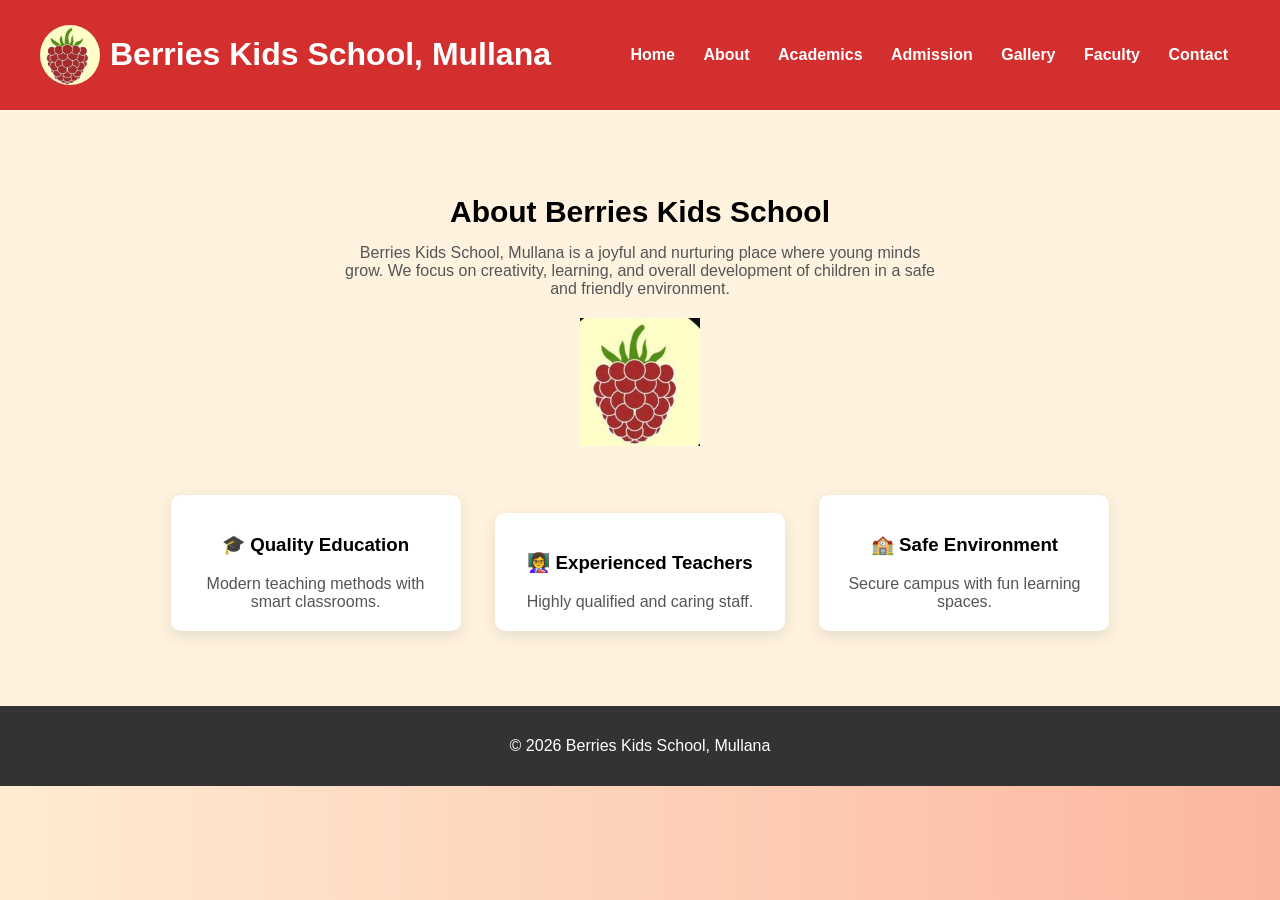
==== frontend/about.html @ 4a7373aa "first commit" ====
<!DOCTYPE html>
<html lang="en">
<head>
    <meta charset="UTF-8">
    <meta name="viewport" content="width=device-width, initial-scale=1.0">
    <title>About - Berries Kids School</title>
    <link rel="stylesheet" href="css/style.css">
</head>

<body>

<!-- HEADER -->
<header class="header">

<div class="logo-area">
    <img src="images/logo.jpeg" class="logo">
    <h1>Berries Kids School, Mullana</h1>
</div>

<nav>
<a href="index.html">Home</a>
<a href="about.html">About</a>
<a href="academics.html">Academics</a>
<a href="admission.html">Admission</a>
<a href="gallery.html">Gallery</a>
<a href="faculty.html">Faculty</a>
<a href="contact.html">Contact</a>
</nav>

</header>


<!-- ABOUT SECTION -->
<section class="about">

<h2>About Berries Kids School</h2>

<p>
Berries Kids School, Mullana is a joyful and nurturing place where young minds grow.
We focus on creativity, learning, and overall development of children in a safe and friendly environment.
</p>

<img src="images/logo.jpeg" class="about-img">

<div class="about-box">

<div class="about-card">
<h3>🎓 Quality Education</h3>
<p>Modern teaching methods with smart classrooms.</p>
</div>

<div class="about-card">
<h3>👩‍🏫 Experienced Teachers</h3>
<p>Highly qualified and caring staff.</p>
</div>

<div class="about-card">
<h3>🏫 Safe Environment</h3>
<p>Secure campus with fun learning spaces.</p>
</div>

</div>

</section>


<!-- FOOTER -->
<footer>
<p>© 2026 Berries Kids School, Mullana</p>
</footer>

</body>
</html>
---- frontend/css/style.css ----
body {
    margin: 0;
    font-family: Arial, sans-serif;
}

/* HEADER */
.header {
    background: #d32f2f;
    color: white;
    padding: 15px 40px;
    display: flex;
    justify-content: space-between;
    align-items: center;
}

.logo-area {
    display: flex;
    align-items: center;
    gap: 10px;
}

.logo {
    width: 60px;
    height: 60px;
    border-radius: 50%;
}

/* NAVBAR */
nav a {
    color: white;
    text-decoration: none;
    margin: 0 12px;
    font-weight: bold;
    transition: 0.3s;
}

nav a:hover {
    color: yellow;
}

/* HERO */
.hero {
    text-align: center;
    padding: 80px 20px;
    background: linear-gradient(to right, #f5f5dc, #e0e0c0);
}

.hero h2 {
    font-size: 32px;
}

.hero button {
    background: #2e7d32;
    color: white;
    padding: 12px 25px;
    border: none;
    font-size: 16px;
    cursor: pointer;
    border-radius: 5px;
    transition: 0.3s;
}

.hero button:hover {
    background: #1b5e20;
}

/* FACILITIES */
.facilities {
    text-align: center;
    padding: 50px;
}

.card {
    display: inline-block;
    margin: 15px;
    padding: 20px 30px;
    background: #f8d7da;
    border-radius: 10px;
    transition: 0.3s;
    cursor: pointer;
}

.card:hover {
    background: #ffb3b3;
    transform: scale(1.1);
}

/* FOOTER */
footer {
    background: #333;
    color: white;
    text-align: center;
    padding: 15px;
}



.hero {
    animation: fadeIn 1.5s ease-in;
}

@keyframes fadeIn {
    from {
        opacity: 0;
        transform: translateY(20px);
    }
    to {
        opacity: 1;
        transform: translateY(0);
    }
}




/* ===== ADMISSION FORM STYLING ===== */

/* Background for form page */
body {
    background: linear-gradient(to right, #ffecd2, #fcb69f);
}

/* Form title */
.form-title {
    text-align: center;
    margin-top: 30px;
    font-size: 28px;
    color: #333;
}

/* Form container */
.form-box {
    width: 350px;
    margin: 30px auto;
    padding: 25px;
    background: #ffffff;
    border-radius: 12px;
    box-shadow: 0 8px 20px rgba(0,0,0,0.2);
}

/* Labels */
.form-box label {
    font-weight: bold;
    margin-top: 10px;
    display: block;
    color: #444;
}

/* Inputs */
.form-box input,
.form-box select {
    width: 100%;
    padding: 10px;
    margin-top: 5px;
    border-radius: 6px;
    border: 1px solid #ccc;
    transition: 0.3s;
}

/* Input focus effect */
.form-box input:focus,
.form-box select:focus {
    border-color: #ff6f61;
    outline: none;
}

/* Button */
.form-box button {
    width: 100%;
    margin-top: 15px;
    padding: 12px;
    background: #ff6f61;
    color: white;
    border: none;
    border-radius: 6px;
    font-size: 16px;
    cursor: pointer;
    transition: 0.3s;
}

/* Button hover */
.form-box button:hover {
    background: #e64a45;
    transform: scale(1.05);
}

/* Result message */
#result {
    text-align: center;
    font-weight: bold;
    margin-top: 10px;
    color: green;
}


/* ABOUT PAGE */
.about {
    text-align: center;
    padding: 60px 20px;
    background: #fff3e0;
}

.about h2 {
    font-size: 30px;
    margin-bottom: 15px;
}

.about p {
    max-width: 600px;
    margin: auto;
    color: #555;
}

.about-img {
    width: 120px;
    margin-top: 20px;
}

/* Cards */
.about-box {
    margin-top: 30px;
}

.about-card {
    display: inline-block;
    width: 250px;
    margin: 15px;
    padding: 20px;
    background: white;
    border-radius: 10px;
    box-shadow: 0 5px 15px rgba(0,0,0,0.1);
    transition: 0.3s;
}

.about-card:hover {
    transform: translateY(-10px);
}



/* Hero image */
.hero-img {
    width: 100px;
    margin-top: 20px;
}

/* Tagline */
.tagline {
    color: #d32f2f;
    font-weight: bold;
    margin-top: 10px;
}

/* Button upgrade */
.apply-btn {
    background: linear-gradient(to right, #2e7d32, #66bb6a);
    color: white;
    padding: 12px 25px;
    border: none;
    font-size: 16px;
    border-radius: 25px;
    cursor: pointer;
    transition: 0.3s;
}

.apply-btn:hover {
    transform: scale(1.1);
}

/* Card hover better */
.card {
    box-shadow: 0 5px 10px rgba(0,0,0,0.1);
}


/* ACADEMICS PAGE */
.academics {
    text-align: center;
    padding: 60px 20px;
    background: #e3f2fd;
}

.academics h2 {
    font-size: 30px;
    margin-bottom: 10px;
}

.academics p {
    color: #555;
}

/* Cards */
.academic-box {
    margin-top: 30px;
}

.academic-card {
    display: inline-block;
    width: 250px;
    margin: 15px;
    padding: 20px;
    background: white;
    border-radius: 10px;
    box-shadow: 0 5px 15px rgba(0,0,0,0.1);
    transition: 0.3s;
}

.academic-card:hover {
    transform: scale(1.1);
}


/* GALLERY PAGE */
.gallery {
    text-align: center;
    padding: 60px 20px;
    background: linear-gradient(to right, #ffe0f0, #ffe6cc);
}

.gallery h2 {
    font-size: 30px;
    margin-bottom: 20px;
}

/* Grid layout */
.gallery-box {
    display: grid;
    grid-template-columns: repeat(auto-fit, minmax(220px, 1fr));
    gap: 20px;
    padding: 20px;
}

/* Card */
.gallery-card {
    background: white;
    padding: 10px;
    border-radius: 12px;
    box-shadow: 0 6px 15px rgba(0,0,0,0.1);
    transition: 0.3s;
}

/* Hover effect */
.gallery-card:hover {
    transform: translateY(-10px) scale(1.03);
}

/* Image */
.gallery-card img {
    width: 100%;
    height: 200px;
    object-fit: cover;
    border-radius: 10px;
}

/* Caption */
.gallery-card p {
    margin-top: 8px;
    font-weight: bold;
    color: #333;
}



/* GALLERY PAGE */
.gallery {
    text-align: center;
    padding: 60px 20px;
    background: linear-gradient(to right, #fce4ec, #f8bbd0);
}

.gallery h2 {
    font-size: 28px;
    margin-bottom: 20px;
    color: #333;
}

/* GRID */
.gallery-box {
    display: grid;
    grid-template-columns: repeat(auto-fit, minmax(220px, 1fr));
    gap: 20px;
    max-width: 900px;
    margin: auto;
}

/* CARD */
.gallery-card {
    background: white;
    padding: 10px;
    border-radius: 12px;
    box-shadow: 0 6px 15px rgba(0,0,0,0.1);
    transition: 0.3s;
}

/* HOVER */
.gallery-card:hover {
    transform: translateY(-8px);
}

/* IMAGE FIX (MOST IMPORTANT) */
.gallery-card img {
    width: 100%;
    height: 180px;   /* 👈 SIZE CONTROL */
    object-fit: cover;  /* 👈 crop karega */
    border-radius: 10px;
}

/* TEXT */
.gallery-card p {
    margin-top: 8px;
    font-weight: bold;
    color: #444;
}

/* ===== FACULTY PAGE ===== */

.faculty {
    text-align: center;
    padding: 60px 20px;
    background: linear-gradient(to right, #e0f7fa, #e1bee7);
}

.faculty h2 {
    font-size: 30px;
    margin-bottom: 25px;
}

/* GRID */
.faculty-box {
    display: grid;
    grid-template-columns: repeat(auto-fit, minmax(220px, 1fr));
    gap: 20px;
    max-width: 900px;
    margin: auto;
}

/* CARD */
.faculty-card {
    background: white;
    padding: 20px;
    border-radius: 15px;
    box-shadow: 0 6px 15px rgba(0,0,0,0.15);
    transition: 0.3s;
}

/* HOVER */
.faculty-card:hover {
    transform: translateY(-10px);
}

/* IMAGE */
.faculty-card img {
    width: 120px;
    height: 120px;
    border-radius: 50%;
    object-fit: cover;
}

/* TEXT */
.faculty-card h3 {
    margin-top: 10px;
}

.faculty-card p {
    color: #555;
}


/* ===== CONTACT PAGE ===== */

.contact {
    text-align: center;
    padding: 60px 20px;
    background: linear-gradient(to right, #d4fc79, #96e6a1);
}

.contact h2 {
    font-size: 30px;
    margin-bottom: 25px;
}

/* GRID */
.contact-box {
    display: grid;
    grid-template-columns: repeat(auto-fit, minmax(220px, 1fr));
    gap: 20px;
    max-width: 800px;
    margin: auto;
}

/* CARD */
.contact-card {
    background: white;
    padding: 20px;
    border-radius: 15px;
    box-shadow: 0 6px 15px rgba(0,0,0,0.15);
    transition: 0.3s;
}

/* HOVER */
.contact-card:hover {
    transform: translateY(-10px);
}

/* TEXT */
.contact-card h3 {
    margin-bottom: 10px;
}

.contact-card p {
    color: #555;
}


nav a.active {
    border-bottom: 2px solid yellow;
}
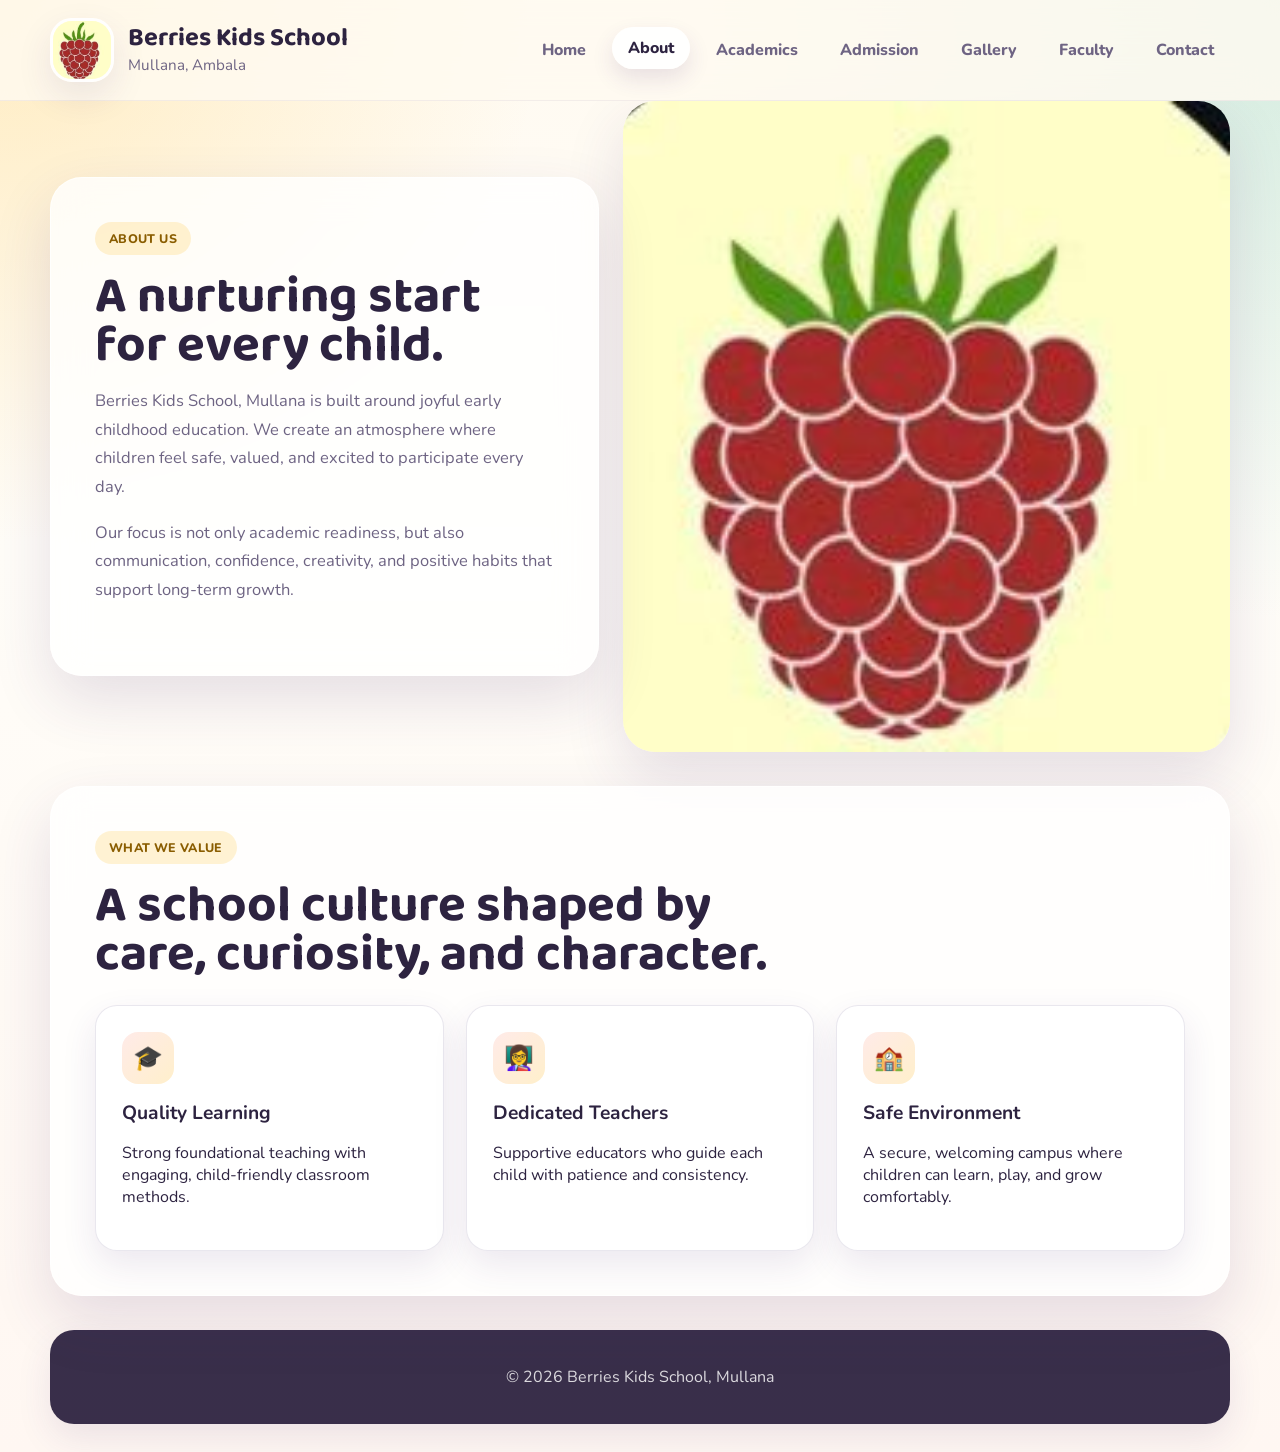
==== commit 3aa191b4: "Migrate backend to Google Sheets and update frontend forms" ====
--- a/frontend/about.html
+++ b/frontend/about.html
@@ -4,70 +4,88 @@
     <meta charset="UTF-8">
     <meta name="viewport" content="width=device-width, initial-scale=1.0">
     <title>About - Berries Kids School</title>
+    <link rel="preconnect" href="https://fonts.googleapis.com">
+    <link rel="preconnect" href="https://fonts.gstatic.com" crossorigin>
+    <link href="https://fonts.googleapis.com/css2?family=Baloo+2:wght@600;700;800&family=Nunito:wght@400;600;700;800;900&display=swap" rel="stylesheet">
     <link rel="stylesheet" href="css/style.css">
 </head>
+<body>
+    <div class="site-header">
+        <header class="header">
+            <div class="logo-area">
+                <img src="images/logo.jpeg" class="logo" alt="Berries Kids School logo">
+                <div class="brand-text">
+                    <h1>Berries Kids School</h1>
+                    <p>Mullana, Ambala</p>
+                </div>
+            </div>
 
-<body>
+            <nav>
+                <a href="index.html">Home</a>
+                <a href="about.html" class="active">About</a>
+                <a href="academics.html">Academics</a>
+                <a href="admission.html">Admission</a>
+                <a href="gallery.html">Gallery</a>
+                <a href="faculty.html">Faculty</a>
+                <a href="contact.html">Contact</a>
+            </nav>
+        </header>
+    </div>
 
-<!-- HEADER -->
-<header class="header">
+    <section class="section">
+        <div class="section-split">
+            <div class="section-panel">
+                <div class="section-heading">
+                    <span class="eyebrow">About Us</span>
+                    <h2>A nurturing start for every child.</h2>
+                    <p>
+                        Berries Kids School, Mullana is built around joyful early childhood education. We create an
+                        atmosphere where children feel safe, valued, and excited to participate every day.
+                    </p>
+                    <p class="lead-copy">
+                        Our focus is not only academic readiness, but also communication, confidence, creativity, and
+                        positive habits that support long-term growth.
+                    </p>
+                </div>
+            </div>
 
-<div class="logo-area">
-    <img src="images/logo.jpeg" class="logo">
-    <h1>Berries Kids School, Mullana</h1>
-</div>
+            <div class="image-panel">
+                <img src="images/logo.jpeg" alt="Berries Kids School emblem">
+            </div>
+        </div>
+    </section>
 
-<nav>
-<a href="index.html">Home</a>
-<a href="about.html">About</a>
-<a href="academics.html">Academics</a>
-<a href="admission.html">Admission</a>
-<a href="gallery.html">Gallery</a>
-<a href="faculty.html">Faculty</a>
-<a href="contact.html">Contact</a>
-</nav>
+    <section class="section">
+        <div class="section-panel">
+            <div class="section-heading">
+                <span class="eyebrow">What We Value</span>
+                <h2>A school culture shaped by care, curiosity, and character.</h2>
+            </div>
 
-</header>
+            <div class="about-box">
+                <article class="about-card">
+                    <div class="icon">🎓</div>
+                    <h3>Quality Learning</h3>
+                    <p>Strong foundational teaching with engaging, child-friendly classroom methods.</p>
+                </article>
 
+                <article class="about-card">
+                    <div class="icon">👩‍🏫</div>
+                    <h3>Dedicated Teachers</h3>
+                    <p>Supportive educators who guide each child with patience and consistency.</p>
+                </article>
 
-<!-- ABOUT SECTION -->
-<section class="about">
+                <article class="about-card">
+                    <div class="icon">🏫</div>
+                    <h3>Safe Environment</h3>
+                    <p>A secure, welcoming campus where children can learn, play, and grow comfortably.</p>
+                </article>
+            </div>
+        </div>
+    </section>
 
-<h2>About Berries Kids School</h2>
-
-<p>
-Berries Kids School, Mullana is a joyful and nurturing place where young minds grow.
-We focus on creativity, learning, and overall development of children in a safe and friendly environment.
-</p>
-
-<img src="images/logo.jpeg" class="about-img">
-
-<div class="about-box">
-
-<div class="about-card">
-<h3>🎓 Quality Education</h3>
-<p>Modern teaching methods with smart classrooms.</p>
-</div>
-
-<div class="about-card">
-<h3>👩‍🏫 Experienced Teachers</h3>
-<p>Highly qualified and caring staff.</p>
-</div>
-
-<div class="about-card">
-<h3>🏫 Safe Environment</h3>
-<p>Secure campus with fun learning spaces.</p>
-</div>
-
-</div>
-
-</section>
-
-
-<!-- FOOTER -->
-<footer>
-<p>© 2026 Berries Kids School, Mullana</p>
-</footer>
-
+    <footer>
+        <p>&copy; 2026 Berries Kids School, Mullana</p>
+    </footer>
 </body>
-</html>+</html>
--- a/frontend/css/style.css
+++ b/frontend/css/style.css
@@ -1,517 +1,633 @@
+:root {
+    --bg: #fffdf7;
+    --surface: rgba(255, 255, 255, 0.78);
+    --surface-strong: #ffffff;
+    --text: #2d2340;
+    --muted: #6e6483;
+    --primary: #ff6f61;
+    --primary-dark: #dc5145;
+    --secondary: #ffd166;
+    --accent: #63c7b2;
+    --accent-dark: #2d9f88;
+    --border: rgba(103, 84, 135, 0.14);
+    --shadow: 0 24px 60px rgba(70, 44, 115, 0.14);
+    --shadow-soft: 0 14px 35px rgba(70, 44, 115, 0.1);
+    --radius-xl: 32px;
+    --radius-lg: 22px;
+    --radius-md: 16px;
+    --container: 1180px;
+}
+
+* {
+    box-sizing: border-box;
+}
+
+html {
+    scroll-behavior: smooth;
+}
+
 body {
     margin: 0;
-    font-family: Arial, sans-serif;
-}
-
-/* HEADER */
+    font-family: "Nunito", sans-serif;
+    color: var(--text);
+    background:
+        radial-gradient(circle at top left, rgba(255, 209, 102, 0.35), transparent 28%),
+        radial-gradient(circle at top right, rgba(99, 199, 178, 0.28), transparent 32%),
+        linear-gradient(180deg, #fffaf1 0%, #fffdf8 38%, #fff7f2 100%);
+    min-height: 100vh;
+}
+
+img {
+    max-width: 100%;
+    display: block;
+}
+
+a {
+    color: inherit;
+}
+
+.page-shell {
+    width: min(var(--container), calc(100% - 32px));
+    margin: 0 auto;
+}
+
+.site-header {
+    position: sticky;
+    top: 0;
+    z-index: 20;
+    backdrop-filter: blur(18px);
+    background: rgba(255, 250, 241, 0.82);
+    border-bottom: 1px solid rgba(103, 84, 135, 0.08);
+}
+
 .header {
-    background: #d32f2f;
-    color: white;
-    padding: 15px 40px;
+    width: min(var(--container), calc(100% - 32px));
+    margin: 0 auto;
+    padding: 18px 0;
     display: flex;
     justify-content: space-between;
     align-items: center;
+    gap: 24px;
 }
 
 .logo-area {
     display: flex;
     align-items: center;
+    gap: 14px;
+    min-width: 0;
+}
+
+.logo {
+    width: 64px;
+    height: 64px;
+    object-fit: cover;
+    border-radius: 22px;
+    box-shadow: var(--shadow-soft);
+    border: 3px solid rgba(255, 255, 255, 0.95);
+}
+
+.brand-text h1 {
+    margin: 0;
+    font-family: "Baloo 2", cursive;
+    font-size: clamp(1.5rem, 2vw, 2rem);
+    line-height: 1;
+}
+
+.brand-text p {
+    margin: 4px 0 0;
+    color: var(--muted);
+    font-size: 0.95rem;
+}
+
+nav {
+    display: flex;
+    flex-wrap: wrap;
+    justify-content: flex-end;
     gap: 10px;
 }
 
-.logo {
-    width: 60px;
-    height: 60px;
-    border-radius: 50%;
-}
-
-/* NAVBAR */
 nav a {
-    color: white;
     text-decoration: none;
-    margin: 0 12px;
-    font-weight: bold;
-    transition: 0.3s;
-}
-
-nav a:hover {
-    color: yellow;
-}
-
-/* HERO */
+    font-weight: 800;
+    padding: 10px 16px;
+    border-radius: 999px;
+    color: var(--muted);
+    transition: transform 0.25s ease, background 0.25s ease, color 0.25s ease, box-shadow 0.25s ease;
+}
+
+nav a:hover,
+nav a.active {
+    color: var(--text);
+    background: rgba(255, 255, 255, 0.88);
+    box-shadow: 0 10px 22px rgba(70, 44, 115, 0.12);
+    transform: translateY(-2px);
+}
+
 .hero {
+    width: min(var(--container), calc(100% - 32px));
+    margin: 30px auto 40px;
+    display: grid;
+    grid-template-columns: 1.15fr 0.85fr;
+    gap: 32px;
+    align-items: center;
+}
+
+.hero-copy,
+.hero-visual,
+.section-panel,
+.form-section,
+.contact-form-section {
+    background: var(--surface);
+    border: 1px solid rgba(255, 255, 255, 0.7);
+    backdrop-filter: blur(18px);
+    box-shadow: var(--shadow);
+    border-radius: var(--radius-xl);
+}
+
+.hero-copy {
+    padding: 52px;
+    position: relative;
+    overflow: hidden;
+}
+
+.hero-copy::after {
+    content: "";
+    position: absolute;
+    inset: auto -60px -80px auto;
+    width: 220px;
+    height: 220px;
+    background: radial-gradient(circle, rgba(255, 111, 97, 0.18), transparent 68%);
+}
+
+.eyebrow {
+    display: inline-flex;
+    align-items: center;
+    gap: 8px;
+    padding: 8px 14px;
+    border-radius: 999px;
+    background: rgba(255, 209, 102, 0.28);
+    color: #8a5d00;
+    font-weight: 800;
+    letter-spacing: 0.03em;
+    text-transform: uppercase;
+    font-size: 0.78rem;
+}
+
+.hero h2,
+.section-heading h2,
+.form-title {
+    margin: 18px 0 12px;
+    font-family: "Baloo 2", cursive;
+    font-size: clamp(2.3rem, 4vw, 4.4rem);
+    line-height: 0.95;
+}
+
+.hero p,
+.section-heading p,
+.about p,
+.academics p,
+.gallery p,
+.faculty p,
+.contact p,
+.form-help,
+.lead-copy {
+    color: var(--muted);
+    font-size: 1.03rem;
+    line-height: 1.75;
+}
+
+.tagline {
+    margin: 20px 0 0;
+    color: var(--primary-dark);
+    font-weight: 900;
+    font-size: 1.02rem;
+}
+
+.hero-actions {
+    display: flex;
+    flex-wrap: wrap;
+    gap: 14px;
+    margin-top: 28px;
+}
+
+.apply-btn,
+.secondary-btn,
+.form-box button {
+    border: none;
+    cursor: pointer;
+    border-radius: 999px;
+    padding: 15px 26px;
+    font-family: inherit;
+    font-size: 1rem;
+    font-weight: 800;
+    transition: transform 0.25s ease, box-shadow 0.25s ease, background 0.25s ease;
+}
+
+.apply-btn,
+.form-box button {
+    color: #fff;
+    background: linear-gradient(135deg, var(--primary), #ff8668);
+    box-shadow: 0 16px 30px rgba(255, 111, 97, 0.28);
+}
+
+.secondary-btn {
+    display: inline-flex;
+    align-items: center;
+    justify-content: center;
+    text-decoration: none;
+    color: var(--text);
+    background: rgba(255, 255, 255, 0.9);
+    box-shadow: 0 14px 28px rgba(70, 44, 115, 0.1);
+}
+
+.apply-btn:hover,
+.secondary-btn:hover,
+.form-box button:hover {
+    transform: translateY(-3px);
+}
+
+.hero-stats {
+    display: grid;
+    grid-template-columns: repeat(3, minmax(0, 1fr));
+    gap: 14px;
+    margin-top: 28px;
+}
+
+.hero-stat {
+    padding: 18px;
+    background: rgba(255, 255, 255, 0.75);
+    border-radius: var(--radius-md);
+    border: 1px solid rgba(103, 84, 135, 0.08);
+}
+
+.hero-stat strong {
+    display: block;
+    font-size: 1.4rem;
+    font-weight: 900;
+    margin-bottom: 4px;
+}
+
+.hero-stat span {
+    color: var(--muted);
+    font-size: 0.93rem;
+    line-height: 1.45;
+}
+
+.hero-visual {
+    padding: 24px;
+}
+
+.hero-image-frame {
+    border-radius: 28px;
+    overflow: hidden;
+    min-height: 100%;
+    background: linear-gradient(180deg, rgba(255, 209, 102, 0.4), rgba(99, 199, 178, 0.28));
+    position: relative;
+}
+
+.hero-image-frame img {
+    width: 100%;
+    height: 100%;
+    min-height: 520px;
+    object-fit: cover;
+}
+
+.hero-badge {
+    position: absolute;
+    left: 22px;
+    bottom: 22px;
+    padding: 16px 18px;
+    border-radius: 20px;
+    background: rgba(255, 255, 255, 0.9);
+    backdrop-filter: blur(10px);
+    box-shadow: 0 14px 28px rgba(70, 44, 115, 0.16);
+}
+
+.hero-badge strong {
+    display: block;
+    font-size: 1.05rem;
+    margin-bottom: 4px;
+}
+
+.hero-badge span {
+    color: var(--muted);
+    font-size: 0.92rem;
+}
+
+.section {
+    width: min(var(--container), calc(100% - 32px));
+    margin: 0 auto 34px;
+}
+
+.section-panel {
+    padding: 44px;
+}
+
+.section-heading {
+    max-width: 700px;
+    margin-bottom: 26px;
+}
+
+.feature-grid,
+.about-box,
+.academic-box,
+.gallery-box,
+.faculty-box,
+.contact-box {
+    display: grid;
+    gap: 22px;
+}
+
+.feature-grid,
+.about-box,
+.academic-box,
+.faculty-box,
+.contact-box {
+    grid-template-columns: repeat(auto-fit, minmax(220px, 1fr));
+}
+
+.gallery-box {
+    grid-template-columns: repeat(auto-fit, minmax(230px, 1fr));
+}
+
+.card,
+.about-card,
+.academic-card,
+.gallery-card,
+.faculty-card,
+.contact-card {
+    background: var(--surface-strong);
+    border: 1px solid var(--border);
+    border-radius: var(--radius-lg);
+    box-shadow: var(--shadow-soft);
+    transition: transform 0.25s ease, box-shadow 0.25s ease, border-color 0.25s ease;
+}
+
+.card:hover,
+.about-card:hover,
+.academic-card:hover,
+.gallery-card:hover,
+.faculty-card:hover,
+.contact-card:hover {
+    transform: translateY(-6px);
+    box-shadow: 0 22px 40px rgba(70, 44, 115, 0.16);
+    border-color: rgba(255, 111, 97, 0.22);
+}
+
+.card,
+.about-card,
+.academic-card,
+.faculty-card,
+.contact-card {
+    padding: 26px;
+}
+
+.card-icon,
+.about-card .icon,
+.academic-card .icon,
+.contact-card .icon {
+    width: 52px;
+    height: 52px;
+    display: inline-flex;
+    align-items: center;
+    justify-content: center;
+    border-radius: 16px;
+    margin-bottom: 16px;
+    background: linear-gradient(135deg, rgba(255, 111, 97, 0.14), rgba(255, 209, 102, 0.34));
+    font-size: 1.5rem;
+}
+
+.card h3,
+.about-card h3,
+.academic-card h3,
+.faculty-card h3,
+.contact-card h3 {
+    margin: 0 0 10px;
+    font-size: 1.2rem;
+}
+
+.gallery-card {
+    overflow: hidden;
+    padding: 0;
+}
+
+.gallery-card img {
+    width: 100%;
+    height: 230px;
+    object-fit: cover;
+}
+
+.gallery-card .gallery-copy {
+    padding: 20px;
+}
+
+.gallery-card p {
+    margin: 8px 0 0;
+}
+
+.faculty-card {
     text-align: center;
-    padding: 80px 20px;
-    background: linear-gradient(to right, #f5f5dc, #e0e0c0);
-}
-
-.hero h2 {
-    font-size: 32px;
-}
-
-.hero button {
-    background: #2e7d32;
-    color: white;
-    padding: 12px 25px;
-    border: none;
-    font-size: 16px;
-    cursor: pointer;
-    border-radius: 5px;
-    transition: 0.3s;
-}
-
-.hero button:hover {
-    background: #1b5e20;
-}
-
-/* FACILITIES */
-.facilities {
+}
+
+.faculty-card img {
+    width: 126px;
+    height: 126px;
+    object-fit: cover;
+    border-radius: 28px;
+    margin: 0 auto 18px;
+}
+
+.section-split {
+    display: grid;
+    grid-template-columns: 0.95fr 1.05fr;
+    gap: 24px;
+    align-items: center;
+}
+
+.image-panel {
+    overflow: hidden;
+    border-radius: var(--radius-xl);
+    box-shadow: var(--shadow);
+}
+
+.image-panel img {
+    width: 100%;
+    height: 100%;
+    min-height: 340px;
+    object-fit: cover;
+}
+
+.form-section,
+.contact-form-section {
+    width: min(var(--container), calc(100% - 32px));
+    margin: 0 auto 34px;
+    padding: 36px;
+}
+
+.form-title {
+    font-size: clamp(2rem, 3vw, 3rem);
     text-align: center;
-    padding: 50px;
-}
-
-.card {
-    display: inline-block;
-    margin: 15px;
-    padding: 20px 30px;
-    background: #f8d7da;
-    border-radius: 10px;
-    transition: 0.3s;
-    cursor: pointer;
-}
-
-.card:hover {
-    background: #ffb3b3;
-    transform: scale(1.1);
-}
-
-/* FOOTER */
+}
+
+.form-subtitle {
+    max-width: 680px;
+    margin: 0 auto 22px;
+    text-align: center;
+    color: var(--muted);
+    line-height: 1.7;
+}
+
+.form-box {
+    width: min(720px, 100%);
+    margin: 0 auto;
+    padding: 32px;
+    background: rgba(255, 255, 255, 0.92);
+    border-radius: 28px;
+    border: 1px solid rgba(103, 84, 135, 0.12);
+    box-shadow: var(--shadow-soft);
+}
+
+.form-grid {
+    display: grid;
+    grid-template-columns: repeat(2, minmax(0, 1fr));
+    gap: 18px;
+}
+
+.form-field-full {
+    grid-column: 1 / -1;
+}
+
+.form-box label {
+    display: block;
+    margin-bottom: 8px;
+    font-weight: 800;
+}
+
+.form-box input,
+.form-box select,
+.form-box textarea {
+    width: 100%;
+    border: 1px solid rgba(103, 84, 135, 0.16);
+    border-radius: 16px;
+    padding: 14px 16px;
+    font: inherit;
+    color: var(--text);
+    background: #fff;
+    transition: border-color 0.25s ease, box-shadow 0.25s ease;
+}
+
+.form-box input:focus,
+.form-box select:focus,
+.form-box textarea:focus {
+    outline: none;
+    border-color: rgba(255, 111, 97, 0.62);
+    box-shadow: 0 0 0 4px rgba(255, 111, 97, 0.12);
+}
+
+.form-help,
+.result-message {
+    text-align: center;
+}
+
+.result-message {
+    font-weight: 800;
+    margin-top: 16px;
+}
+
+.result-message.success {
+    color: #1f7a61;
+}
+
+.result-message.error {
+    color: #b73f35;
+}
+
 footer {
-    background: #333;
-    color: white;
+    width: min(var(--container), calc(100% - 32px));
+    margin: 0 auto 28px;
+    padding: 20px 24px;
+    border-radius: 24px;
+    background: rgba(45, 35, 64, 0.94);
+    color: rgba(255, 255, 255, 0.82);
     text-align: center;
-    padding: 15px;
-}
-
-
-
-.hero {
-    animation: fadeIn 1.5s ease-in;
-}
-
-@keyframes fadeIn {
+    box-shadow: var(--shadow-soft);
+}
+
+.hero,
+.section-panel,
+.form-section,
+.contact-form-section {
+    animation: floatUp 0.75s ease both;
+}
+
+@keyframes floatUp {
     from {
         opacity: 0;
         transform: translateY(20px);
     }
+
     to {
         opacity: 1;
         transform: translateY(0);
     }
 }
 
-
-
-
-/* ===== ADMISSION FORM STYLING ===== */
-
-/* Background for form page */
-body {
-    background: linear-gradient(to right, #ffecd2, #fcb69f);
-}
-
-/* Form title */
-.form-title {
-    text-align: center;
-    margin-top: 30px;
-    font-size: 28px;
-    color: #333;
-}
-
-/* Form container */
-.form-box {
-    width: 350px;
-    margin: 30px auto;
-    padding: 25px;
-    background: #ffffff;
-    border-radius: 12px;
-    box-shadow: 0 8px 20px rgba(0,0,0,0.2);
-}
-
-/* Labels */
-.form-box label {
-    font-weight: bold;
-    margin-top: 10px;
-    display: block;
-    color: #444;
-}
-
-/* Inputs */
-.form-box input,
-.form-box select {
-    width: 100%;
-    padding: 10px;
-    margin-top: 5px;
-    border-radius: 6px;
-    border: 1px solid #ccc;
-    transition: 0.3s;
-}
-
-/* Input focus effect */
-.form-box input:focus,
-.form-box select:focus {
-    border-color: #ff6f61;
-    outline: none;
-}
-
-/* Button */
-.form-box button {
-    width: 100%;
-    margin-top: 15px;
-    padding: 12px;
-    background: #ff6f61;
-    color: white;
-    border: none;
-    border-radius: 6px;
-    font-size: 16px;
-    cursor: pointer;
-    transition: 0.3s;
-}
-
-/* Button hover */
-.form-box button:hover {
-    background: #e64a45;
-    transform: scale(1.05);
-}
-
-/* Result message */
-#result {
-    text-align: center;
-    font-weight: bold;
-    margin-top: 10px;
-    color: green;
-}
-
-
-/* ABOUT PAGE */
-.about {
-    text-align: center;
-    padding: 60px 20px;
-    background: #fff3e0;
-}
-
-.about h2 {
-    font-size: 30px;
-    margin-bottom: 15px;
-}
-
-.about p {
-    max-width: 600px;
-    margin: auto;
-    color: #555;
-}
-
-.about-img {
-    width: 120px;
-    margin-top: 20px;
-}
-
-/* Cards */
-.about-box {
-    margin-top: 30px;
-}
-
-.about-card {
-    display: inline-block;
-    width: 250px;
-    margin: 15px;
-    padding: 20px;
-    background: white;
-    border-radius: 10px;
-    box-shadow: 0 5px 15px rgba(0,0,0,0.1);
-    transition: 0.3s;
-}
-
-.about-card:hover {
-    transform: translateY(-10px);
-}
-
-
-
-/* Hero image */
-.hero-img {
-    width: 100px;
-    margin-top: 20px;
-}
-
-/* Tagline */
-.tagline {
-    color: #d32f2f;
-    font-weight: bold;
-    margin-top: 10px;
-}
-
-/* Button upgrade */
-.apply-btn {
-    background: linear-gradient(to right, #2e7d32, #66bb6a);
-    color: white;
-    padding: 12px 25px;
-    border: none;
-    font-size: 16px;
-    border-radius: 25px;
-    cursor: pointer;
-    transition: 0.3s;
-}
-
-.apply-btn:hover {
-    transform: scale(1.1);
-}
-
-/* Card hover better */
-.card {
-    box-shadow: 0 5px 10px rgba(0,0,0,0.1);
-}
-
-
-/* ACADEMICS PAGE */
-.academics {
-    text-align: center;
-    padding: 60px 20px;
-    background: #e3f2fd;
-}
-
-.academics h2 {
-    font-size: 30px;
-    margin-bottom: 10px;
-}
-
-.academics p {
-    color: #555;
-}
-
-/* Cards */
-.academic-box {
-    margin-top: 30px;
-}
-
-.academic-card {
-    display: inline-block;
-    width: 250px;
-    margin: 15px;
-    padding: 20px;
-    background: white;
-    border-radius: 10px;
-    box-shadow: 0 5px 15px rgba(0,0,0,0.1);
-    transition: 0.3s;
-}
-
-.academic-card:hover {
-    transform: scale(1.1);
-}
-
-
-/* GALLERY PAGE */
-.gallery {
-    text-align: center;
-    padding: 60px 20px;
-    background: linear-gradient(to right, #ffe0f0, #ffe6cc);
-}
-
-.gallery h2 {
-    font-size: 30px;
-    margin-bottom: 20px;
-}
-
-/* Grid layout */
-.gallery-box {
-    display: grid;
-    grid-template-columns: repeat(auto-fit, minmax(220px, 1fr));
-    gap: 20px;
-    padding: 20px;
-}
-
-/* Card */
-.gallery-card {
-    background: white;
-    padding: 10px;
-    border-radius: 12px;
-    box-shadow: 0 6px 15px rgba(0,0,0,0.1);
-    transition: 0.3s;
-}
-
-/* Hover effect */
-.gallery-card:hover {
-    transform: translateY(-10px) scale(1.03);
-}
-
-/* Image */
-.gallery-card img {
-    width: 100%;
-    height: 200px;
-    object-fit: cover;
-    border-radius: 10px;
-}
-
-/* Caption */
-.gallery-card p {
-    margin-top: 8px;
-    font-weight: bold;
-    color: #333;
-}
-
-
-
-/* GALLERY PAGE */
-.gallery {
-    text-align: center;
-    padding: 60px 20px;
-    background: linear-gradient(to right, #fce4ec, #f8bbd0);
-}
-
-.gallery h2 {
-    font-size: 28px;
-    margin-bottom: 20px;
-    color: #333;
-}
-
-/* GRID */
-.gallery-box {
-    display: grid;
-    grid-template-columns: repeat(auto-fit, minmax(220px, 1fr));
-    gap: 20px;
-    max-width: 900px;
-    margin: auto;
-}
-
-/* CARD */
-.gallery-card {
-    background: white;
-    padding: 10px;
-    border-radius: 12px;
-    box-shadow: 0 6px 15px rgba(0,0,0,0.1);
-    transition: 0.3s;
-}
-
-/* HOVER */
-.gallery-card:hover {
-    transform: translateY(-8px);
-}
-
-/* IMAGE FIX (MOST IMPORTANT) */
-.gallery-card img {
-    width: 100%;
-    height: 180px;   /* 👈 SIZE CONTROL */
-    object-fit: cover;  /* 👈 crop karega */
-    border-radius: 10px;
-}
-
-/* TEXT */
-.gallery-card p {
-    margin-top: 8px;
-    font-weight: bold;
-    color: #444;
-}
-
-/* ===== FACULTY PAGE ===== */
-
-.faculty {
-    text-align: center;
-    padding: 60px 20px;
-    background: linear-gradient(to right, #e0f7fa, #e1bee7);
-}
-
-.faculty h2 {
-    font-size: 30px;
-    margin-bottom: 25px;
-}
-
-/* GRID */
-.faculty-box {
-    display: grid;
-    grid-template-columns: repeat(auto-fit, minmax(220px, 1fr));
-    gap: 20px;
-    max-width: 900px;
-    margin: auto;
-}
-
-/* CARD */
-.faculty-card {
-    background: white;
-    padding: 20px;
-    border-radius: 15px;
-    box-shadow: 0 6px 15px rgba(0,0,0,0.15);
-    transition: 0.3s;
-}
-
-/* HOVER */
-.faculty-card:hover {
-    transform: translateY(-10px);
-}
-
-/* IMAGE */
-.faculty-card img {
-    width: 120px;
-    height: 120px;
-    border-radius: 50%;
-    object-fit: cover;
-}
-
-/* TEXT */
-.faculty-card h3 {
-    margin-top: 10px;
-}
-
-.faculty-card p {
-    color: #555;
-}
-
-
-/* ===== CONTACT PAGE ===== */
-
-.contact {
-    text-align: center;
-    padding: 60px 20px;
-    background: linear-gradient(to right, #d4fc79, #96e6a1);
-}
-
-.contact h2 {
-    font-size: 30px;
-    margin-bottom: 25px;
-}
-
-/* GRID */
-.contact-box {
-    display: grid;
-    grid-template-columns: repeat(auto-fit, minmax(220px, 1fr));
-    gap: 20px;
-    max-width: 800px;
-    margin: auto;
-}
-
-/* CARD */
-.contact-card {
-    background: white;
-    padding: 20px;
-    border-radius: 15px;
-    box-shadow: 0 6px 15px rgba(0,0,0,0.15);
-    transition: 0.3s;
-}
-
-/* HOVER */
-.contact-card:hover {
-    transform: translateY(-10px);
-}
-
-/* TEXT */
-.contact-card h3 {
-    margin-bottom: 10px;
-}
-
-.contact-card p {
-    color: #555;
-}
-
-
-nav a.active {
-    border-bottom: 2px solid yellow;
-}+@media (max-width: 980px) {
+    .header,
+    .hero,
+    .section-split {
+        grid-template-columns: 1fr;
+    }
+
+    .header {
+        flex-direction: column;
+        align-items: stretch;
+    }
+
+    nav {
+        justify-content: flex-start;
+    }
+
+    .hero-copy,
+    .section-panel,
+    .form-section,
+    .contact-form-section {
+        padding-left: 24px;
+        padding-right: 24px;
+    }
+
+    .hero-image-frame img {
+        min-height: 380px;
+    }
+}
+
+@media (max-width: 720px) {
+    .hero-copy,
+    .hero-visual,
+    .section-panel,
+    .form-section,
+    .contact-form-section,
+    .form-box {
+        padding: 22px;
+    }
+
+    .hero-stats,
+    .form-grid {
+        grid-template-columns: 1fr;
+    }
+
+    .brand-text h1 {
+        font-size: 1.35rem;
+    }
+
+    nav a {
+        padding: 9px 13px;
+        font-size: 0.94rem;
+    }
+
+    .hero h2,
+    .section-heading h2,
+    .form-title {
+        line-height: 1.02;
+    }
+}
